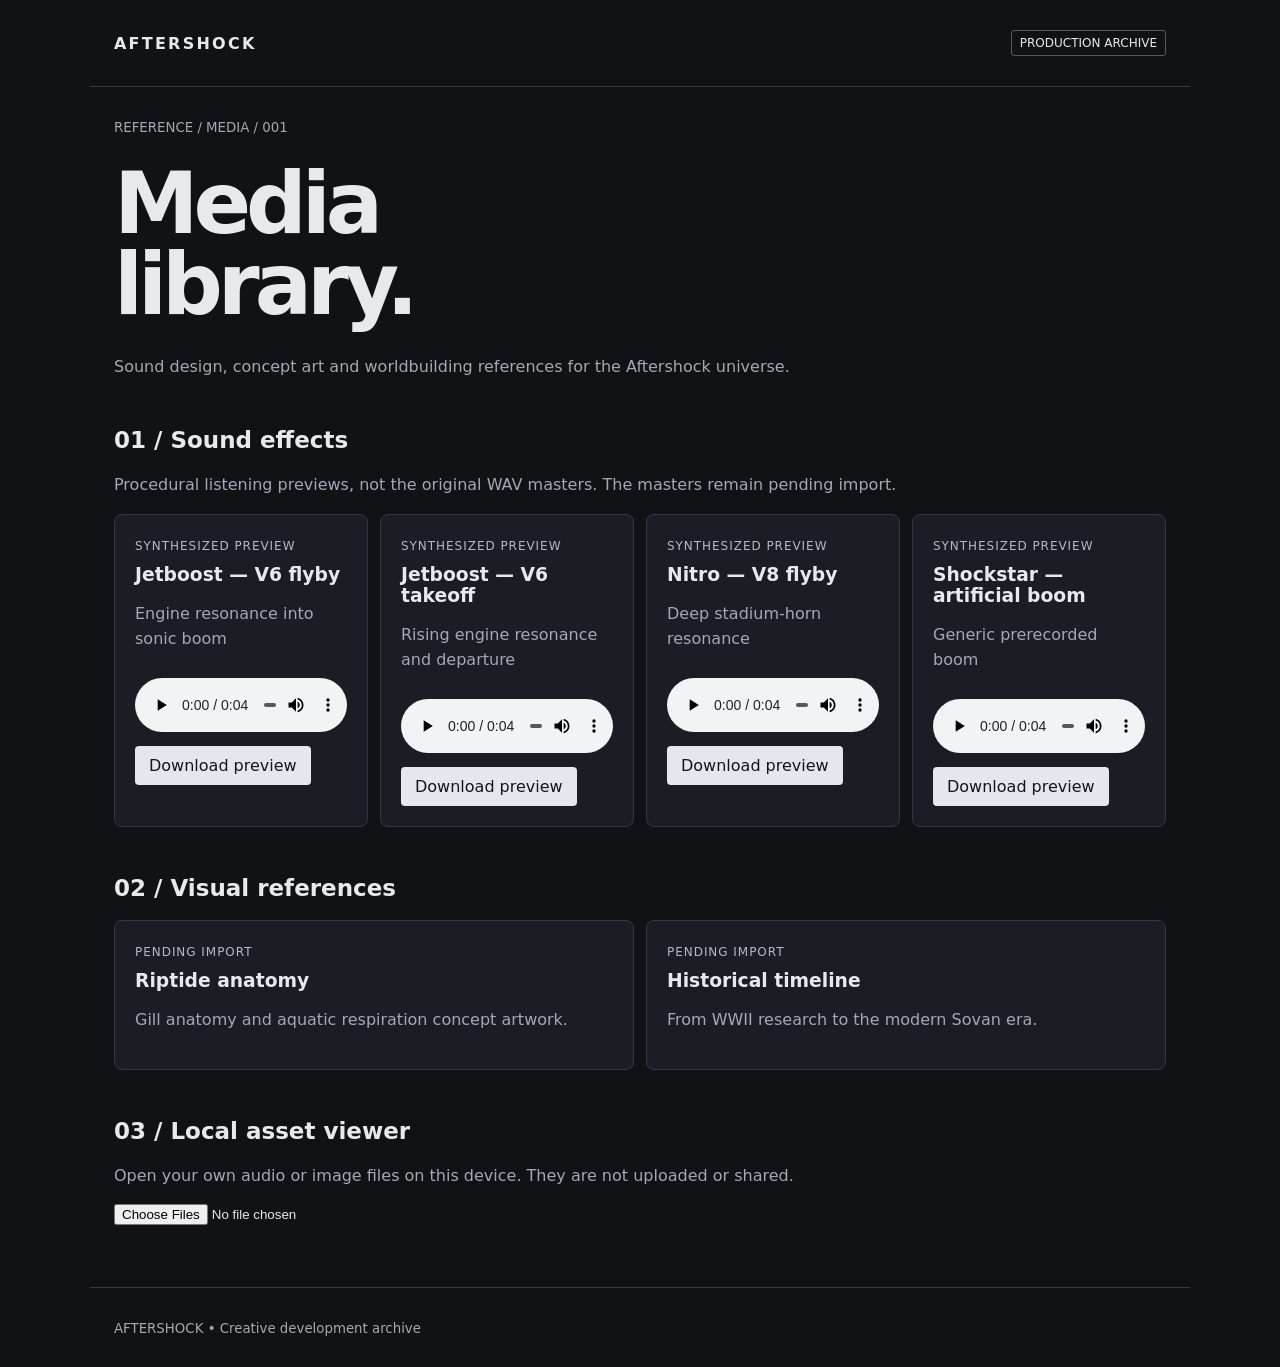
==== aftershock-media/index.html @ 577935ec "Add standalone Aftershock production archive" ====
<!doctype html><html lang="en"><head><meta charset="utf-8"><meta name="viewport" content="width=device-width,initial-scale=1"><meta name="robots" content="noindex"><title>Aftershock — Media Archive</title><style>*{box-sizing:border-box}body{margin:0;background:#101216;color:#e8e9ed;font:16px system-ui,sans-serif}header,main,footer{max-width:1100px;margin:auto;padding:30px 24px}header{border-bottom:1px solid #383a40;display:flex;justify-content:space-between;align-items:center}b{letter-spacing:.14em}small,.muted{color:#a3a8b3}h1{font-size:clamp(42px,8vw,85px);line-height:.95;letter-spacing:-.06em;margin:28px 0}h2{margin-top:48px;font-size:23px}p{line-height:1.6}.grid{display:grid;grid-template-columns:repeat(auto-fit,minmax(240px,1fr));gap:12px}.asset{background:#1a1d23;border:1px solid #343740;padding:20px;border-radius:8px}.asset h3{margin:10px 0}button,a.btn{background:#e5e7ec;color:#13151a;border:0;border-radius:4px;padding:10px 14px;font:inherit;cursor:pointer;text-decoration:none;display:inline-block}button:focus-visible{outline:3px solid #8bb7ff}audio{width:100%;margin:10px 0}.status{font-size:12px;letter-spacing:.08em;color:#b4bac5}footer{border-top:1px solid #383a40;margin-top:32px}input{max-width:100%}img{width:100%;border-radius:5px}.tag{border:1px solid #535866;border-radius:3px;padding:5px 8px;font-size:12px}</style></head><body><header><b>AFTERSHOCK</b><span class="tag">PRODUCTION ARCHIVE</span></header><main><small>REFERENCE / MEDIA / 001</small><h1>Media<br>library.</h1><p class="muted">Sound design, concept art and worldbuilding references for the Aftershock universe.</p><h2>01 / Sound effects</h2><p class="muted">Procedural listening previews, not the original WAV masters. The masters remain pending import.</p><div class="grid" id="sounds"></div><h2>02 / Visual references</h2><div class="grid"><article class="asset"><span class="status">PENDING IMPORT</span><h3>Riptide anatomy</h3><p class="muted">Gill anatomy and aquatic respiration concept artwork.</p></article><article class="asset"><span class="status">PENDING IMPORT</span><h3>Historical timeline</h3><p class="muted">From WWII research to the modern Sovan era.</p></article></div><h2>03 / Local asset viewer</h2><p class="muted">Open your own audio or image files on this device. They are not uploaded or shared.</p><input type="file" id="files" accept="audio/*,image/*" multiple><div class="grid" id="local"></div></main><footer><small>AFTERSHOCK • Creative development archive</small></footer><script>const defs=[['Jetboost — V6 flyby','Engine resonance into sonic boom',0],['Jetboost — V6 takeoff','Rising engine resonance and departure',1],['Nitro — V8 flyby','Deep stadium-horn resonance',2],['Shockstar — artificial boom','Generic prerecorded boom',3]];function wav(type){const rate=22050,n=rate*4,b=new ArrayBuffer(44+n*2),v=new DataView(b);function s(o,t){for(let i=0;i<t.length;i++)v.setUint8(o+i,t.charCodeAt(i))}s(0,'RIFF');v.setUint32(4,36+n*2,true);s(8,'WAVE');s(12,'fmt ');v.setUint32(16,16,true);v.setUint16(20,1,true);v.setUint16(22,1,true);v.setUint32(24,rate,true);v.setUint32(28,rate*2,true);v.setUint16(32,2,true);v.setUint16(34,16,true);s(36,'data');v.setUint32(40,n*2,true);let phase=0,seed=42,noise=0;for(let i=0;i<n;i++){let t=i/rate,d=t-(type===1?2.7:1.5),env=Math.exp(-d*d*1.7),f=(type===2?90:65)+(type===1?45*t:30/(1+Math.exp(7*d)));phase+=2*Math.PI*f/rate;seed=(Math.imul(seed,1664525)+1013904223)>>>0;noise=.85*noise+.15*(seed/2147483648-1);let eng=type===3?0:env*(.25*Math.sin(phase)+.12*Math.sin(phase*2)+.06*Math.sin(phase*3));let boom=d>=0?Math.exp(-d*5)*(.55*Math.sin(2*Math.PI*48*d)+.45*noise):0;let x=Math.max(-1,Math.min(1,eng+boom));v.setInt16(44+i*2,x*32767,true)}return URL.createObjectURL(new Blob([b],{type:'audio/wav'}))}for(const [title,desc,type] of defs){const el=document.createElement('article');el.className='asset';el.innerHTML='<span class="status">SYNTHESIZED PREVIEW</span><h3></h3><p class="muted"></p><audio controls preload="none"></audio><a class="btn" download>Download preview</a>';el.querySelector('h3').textContent=title;el.querySelector('p').textContent=desc;const u=wav(type);el.querySelector('audio').src=u;el.querySelector('a').href=u;el.querySelector('a').download=title+'.wav';document.querySelector('#sounds').append(el)}document.querySelector('#files').onchange=e=>{for(const f of e.target.files){let el=document.createElement('article');el.className='asset';let h=document.createElement('h3');h.textContent=f.name;el.append(h);let m=document.createElement(f.type.startsWith('image/')?'img':'audio');m.src=URL.createObjectURL(f);m.controls=true;el.append(m);document.querySelector('#local').append(el)}};</script></body></html>
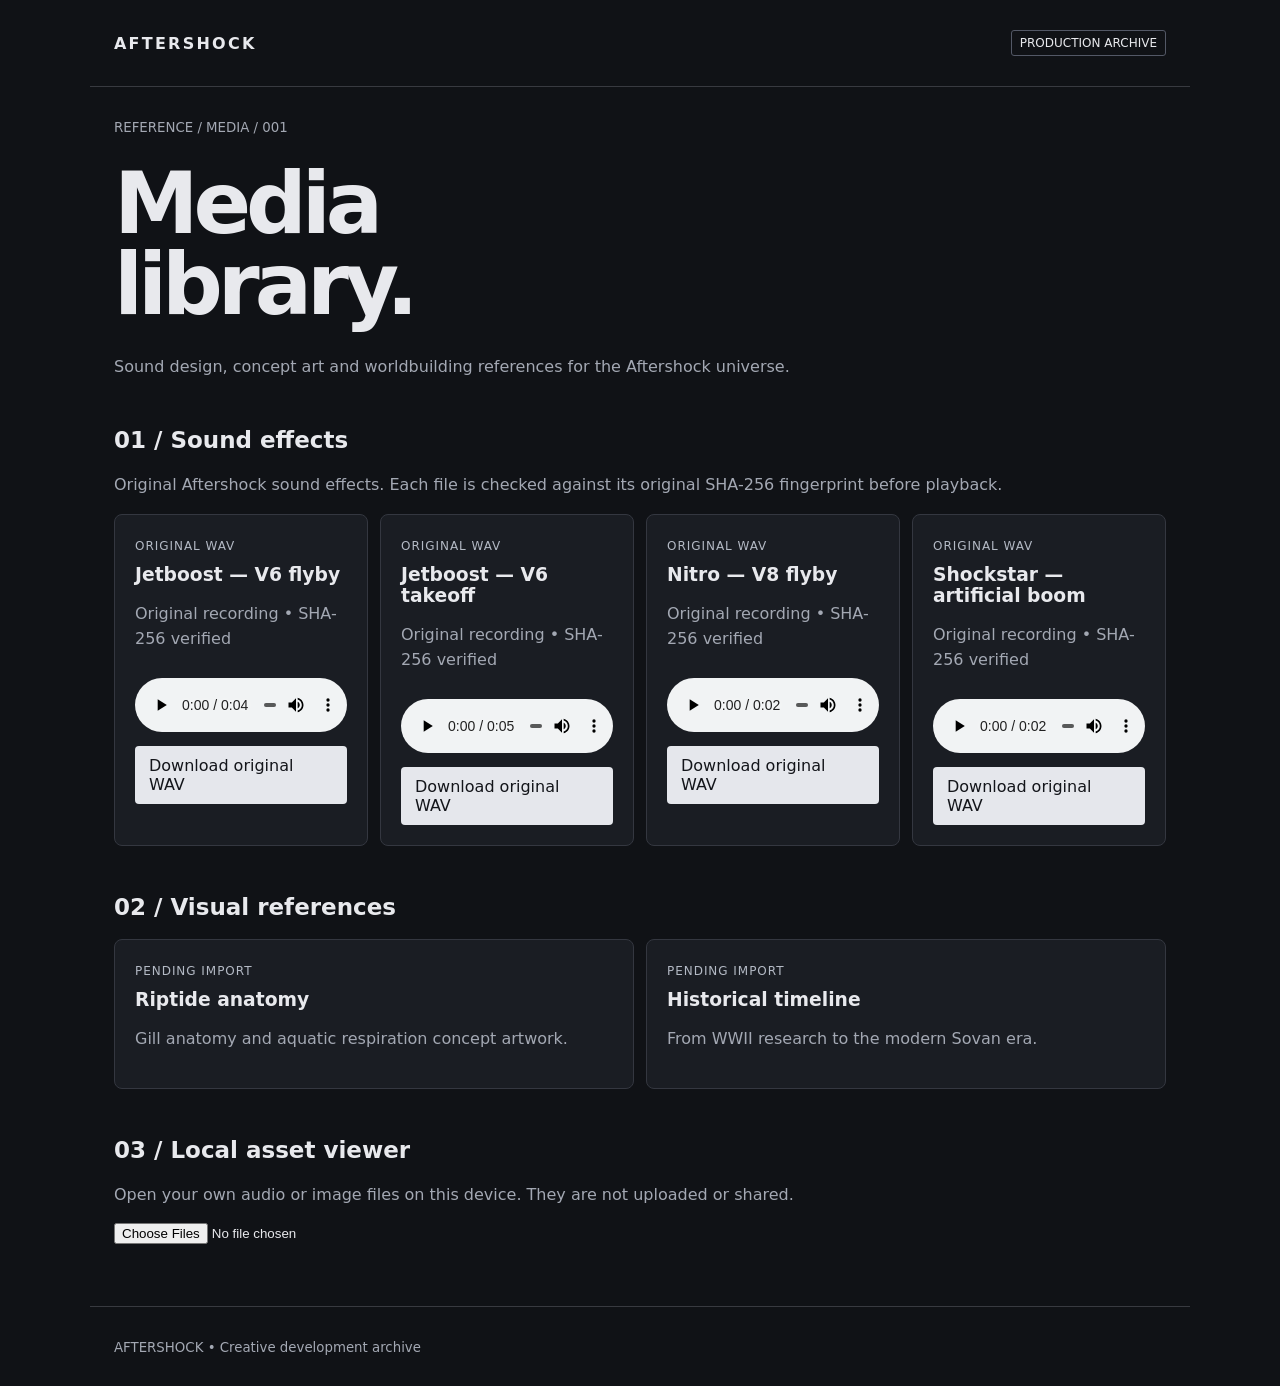
==== commit f5293b85: "Replace all previews with checksum-verified original WAV recordings" ====
--- a/aftershock-media/index.html
+++ b/aftershock-media/index.html
@@ -1 +1,5 @@
-<!doctype html><html lang="en"><head><meta charset="utf-8"><meta name="viewport" content="width=device-width,initial-scale=1"><meta name="robots" content="noindex"><title>Aftershock — Media Archive</title><style>*{box-sizing:border-box}body{margin:0;background:#101216;color:#e8e9ed;font:16px system-ui,sans-serif}header,main,footer{max-width:1100px;margin:auto;padding:30px 24px}header{border-bottom:1px solid #383a40;display:flex;justify-content:space-between;align-items:center}b{letter-spacing:.14em}small,.muted{color:#a3a8b3}h1{font-size:clamp(42px,8vw,85px);line-height:.95;letter-spacing:-.06em;margin:28px 0}h2{margin-top:48px;font-size:23px}p{line-height:1.6}.grid{display:grid;grid-template-columns:repeat(auto-fit,minmax(240px,1fr));gap:12px}.asset{background:#1a1d23;border:1px solid #343740;padding:20px;border-radius:8px}.asset h3{margin:10px 0}button,a.btn{background:#e5e7ec;color:#13151a;border:0;border-radius:4px;padding:10px 14px;font:inherit;cursor:pointer;text-decoration:none;display:inline-block}button:focus-visible{outline:3px solid #8bb7ff}audio{width:100%;margin:10px 0}.status{font-size:12px;letter-spacing:.08em;color:#b4bac5}footer{border-top:1px solid #383a40;margin-top:32px}input{max-width:100%}img{width:100%;border-radius:5px}.tag{border:1px solid #535866;border-radius:3px;padding:5px 8px;font-size:12px}</style></head><body><header><b>AFTERSHOCK</b><span class="tag">PRODUCTION ARCHIVE</span></header><main><small>REFERENCE / MEDIA / 001</small><h1>Media<br>library.</h1><p class="muted">Sound design, concept art and worldbuilding references for the Aftershock universe.</p><h2>01 / Sound effects</h2><p class="muted">Procedural listening previews, not the original WAV masters. The masters remain pending import.</p><div class="grid" id="sounds"></div><h2>02 / Visual references</h2><div class="grid"><article class="asset"><span class="status">PENDING IMPORT</span><h3>Riptide anatomy</h3><p class="muted">Gill anatomy and aquatic respiration concept artwork.</p></article><article class="asset"><span class="status">PENDING IMPORT</span><h3>Historical timeline</h3><p class="muted">From WWII research to the modern Sovan era.</p></article></div><h2>03 / Local asset viewer</h2><p class="muted">Open your own audio or image files on this device. They are not uploaded or shared.</p><input type="file" id="files" accept="audio/*,image/*" multiple><div class="grid" id="local"></div></main><footer><small>AFTERSHOCK • Creative development archive</small></footer><script>const defs=[['Jetboost — V6 flyby','Engine resonance into sonic boom',0],['Jetboost — V6 takeoff','Rising engine resonance and departure',1],['Nitro — V8 flyby','Deep stadium-horn resonance',2],['Shockstar — artificial boom','Generic prerecorded boom',3]];function wav(type){const rate=22050,n=rate*4,b=new ArrayBuffer(44+n*2),v=new DataView(b);function s(o,t){for(let i=0;i<t.length;i++)v.setUint8(o+i,t.charCodeAt(i))}s(0,'RIFF');v.setUint32(4,36+n*2,true);s(8,'WAVE');s(12,'fmt ');v.setUint32(16,16,true);v.setUint16(20,1,true);v.setUint16(22,1,true);v.setUint32(24,rate,true);v.setUint32(28,rate*2,true);v.setUint16(32,2,true);v.setUint16(34,16,true);s(36,'data');v.setUint32(40,n*2,true);let phase=0,seed=42,noise=0;for(let i=0;i<n;i++){let t=i/rate,d=t-(type===1?2.7:1.5),env=Math.exp(-d*d*1.7),f=(type===2?90:65)+(type===1?45*t:30/(1+Math.exp(7*d)));phase+=2*Math.PI*f/rate;seed=(Math.imul(seed,1664525)+1013904223)>>>0;noise=.85*noise+.15*(seed/2147483648-1);let eng=type===3?0:env*(.25*Math.sin(phase)+.12*Math.sin(phase*2)+.06*Math.sin(phase*3));let boom=d>=0?Math.exp(-d*5)*(.55*Math.sin(2*Math.PI*48*d)+.45*noise):0;let x=Math.max(-1,Math.min(1,eng+boom));v.setInt16(44+i*2,x*32767,true)}return URL.createObjectURL(new Blob([b],{type:'audio/wav'}))}for(const [title,desc,type] of defs){const el=document.createElement('article');el.className='asset';el.innerHTML='<span class="status">SYNTHESIZED PREVIEW</span><h3></h3><p class="muted"></p><audio controls preload="none"></audio><a class="btn" download>Download preview</a>';el.querySelector('h3').textContent=title;el.querySelector('p').textContent=desc;const u=wav(type);el.querySelector('audio').src=u;el.querySelector('a').href=u;el.querySelector('a').download=title+'.wav';document.querySelector('#sounds').append(el)}document.querySelector('#files').onchange=e=>{for(const f of e.target.files){let el=document.createElement('article');el.className='asset';let h=document.createElement('h3');h.textContent=f.name;el.append(h);let m=document.createElement(f.type.startsWith('image/')?'img':'audio');m.src=URL.createObjectURL(f);m.controls=true;el.append(m);document.querySelector('#local').append(el)}};</script></body></html>+<!doctype html><html lang="en"><head><meta charset="utf-8"><meta name="viewport" content="width=device-width,initial-scale=1"><meta name="robots" content="noindex"><title>Aftershock — Media Archive</title><style>*{box-sizing:border-box}body{margin:0;background:#101216;color:#e8e9ed;font:16px system-ui,sans-serif}header,main,footer{max-width:1100px;margin:auto;padding:30px 24px}header{border-bottom:1px solid #383a40;display:flex;justify-content:space-between;align-items:center}b{letter-spacing:.14em}small,.muted{color:#a3a8b3}h1{font-size:clamp(42px,8vw,85px);line-height:.95;letter-spacing:-.06em;margin:28px 0}h2{margin-top:48px;font-size:23px}p{line-height:1.6}.grid{display:grid;grid-template-columns:repeat(auto-fit,minmax(240px,1fr));gap:12px}.asset{background:#1a1d23;border:1px solid #343740;padding:20px;border-radius:8px}.asset h3{margin:10px 0}button,a.btn{background:#e5e7ec;color:#13151a;border:0;border-radius:4px;padding:10px 14px;font:inherit;cursor:pointer;text-decoration:none;display:inline-block}button:focus-visible{outline:3px solid #8bb7ff}audio{width:100%;margin:10px 0}.status{font-size:12px;letter-spacing:.08em;color:#b4bac5}footer{border-top:1px solid #383a40;margin-top:32px}input{max-width:100%}img{width:100%;border-radius:5px}.tag{border:1px solid #535866;border-radius:3px;padding:5px 8px;font-size:12px}</style></head><body><header><b>AFTERSHOCK</b><span class="tag">PRODUCTION ARCHIVE</span></header><main><small>REFERENCE / MEDIA / 001</small><h1>Media<br>library.</h1><p class="muted">Sound design, concept art and worldbuilding references for the Aftershock universe.</p><h2>01 / Sound effects</h2><p class="muted">Original Aftershock sound effects. Each file is checked against its original SHA-256 fingerprint before playback.</p><div class="grid" id="sounds"></div><h2>02 / Visual references</h2><div class="grid"><article class="asset"><span class="status">PENDING IMPORT</span><h3>Riptide anatomy</h3><p class="muted">Gill anatomy and aquatic respiration concept artwork.</p></article><article class="asset"><span class="status">PENDING IMPORT</span><h3>Historical timeline</h3><p class="muted">From WWII research to the modern Sovan era.</p></article></div><h2>03 / Local asset viewer</h2><p class="muted">Open your own audio or image files on this device. They are not uploaded or shared.</p><input type="file" id="files" accept="audio/*,image/*" multiple><div class="grid" id="local"></div></main><footer><small>AFTERSHOCK • Creative development archive</small></footer><script>
+const defs=[['Jetboost — V6 flyby','Jetboost_V6_Subtle_Engine_Flyby','b5c1176fc96cb38edc459a5ab1201545dc5aa04ff81d007b92af0c2ee5261832'],['Jetboost — V6 takeoff','Jetboost_V6_Subtle_Engine_Takeoff','14f1e352e53de302346b50e585dc5e93fa3dc2cb7a6cb6d661743e48ab29d1a4'],['Nitro — V8 flyby','Nitro_V8_Detailed_Flyby','96baf98905f8311de9b8b95d094dc9c245c39c542f81108f51a93f34fce2f943'],['Shockstar — artificial boom','Shockstar_Normal_Boom','d94df735d139b47f3cd7cef69dfd8d3972379a1f6392c1361a933864b1d02d76']];
+for(const [title,name,hash] of defs){const el=document.createElement('article');el.className='asset';el.innerHTML='<span class="status">ORIGINAL WAV</span><h3></h3><p class="muted">Loading master…</p><audio controls preload="none"></audio><a class="btn" download hidden>Download original WAV</a>';el.querySelector('h3').textContent=title;document.querySelector('#sounds').append(el);(async()=>{try{const res=await fetch('masters/'+name+'.b64');if(!res.ok)throw Error('Download failed');const raw=Uint8Array.from(atob((await res.text()).replace(/\s/g,'')),c=>c.charCodeAt(0));const bytes=await new Response(new Blob([raw]).stream().pipeThrough(new DecompressionStream('gzip'))).arrayBuffer();const digest=Array.from(new Uint8Array(await crypto.subtle.digest('SHA-256',bytes)),b=>b.toString(16).padStart(2,'0')).join('');if(digest!==hash)throw Error('Checksum mismatch');const url=URL.createObjectURL(new Blob([bytes],{type:'audio/wav'}));el.querySelector('audio').src=url;const a=el.querySelector('a');a.href=url;a.download=name+'.wav';a.hidden=false;el.querySelector('p').textContent='Original recording • SHA-256 verified';}catch(e){el.querySelector('p').textContent='Unable to load original: '+e.message;}})()}
+document.querySelector('#files').onchange=e=>{for(const f of e.target.files){let el=document.createElement('article');el.className='asset';let h=document.createElement('h3');h.textContent=f.name;el.append(h);let m=document.createElement(f.type.startsWith('image/')?'img':'audio');m.src=URL.createObjectURL(f);m.controls=true;el.append(m);document.querySelector('#local').append(el)}};
+</script></body></html>
